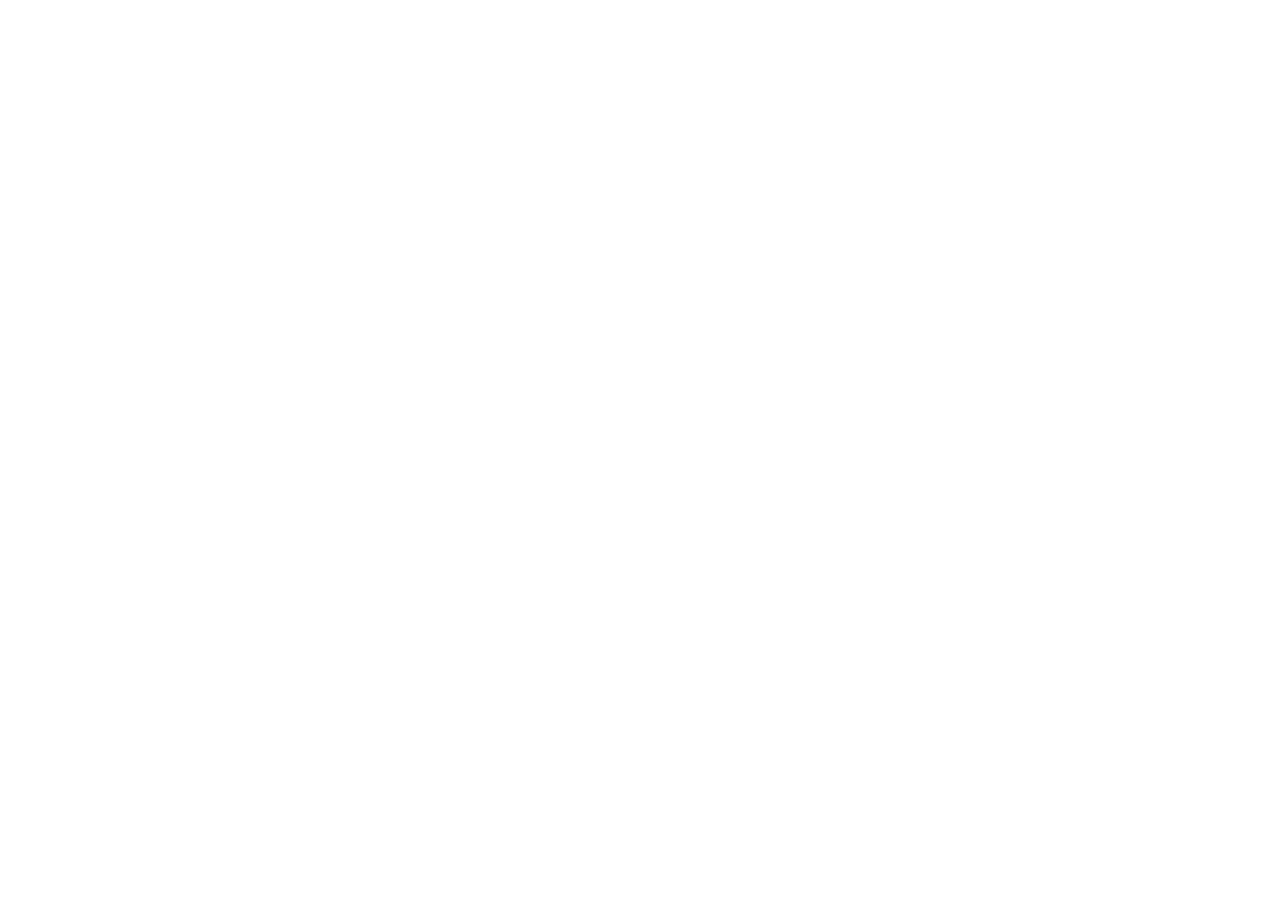
==== index.html @ 31c76ade "changed name" ====
<!DOCTYPE html>
<html>
  <head>
    <title>Simple Map</title>
    <meta name="viewport" content="initial-scale=1.0">
    <meta charset="utf-8">
    <style>
      html, body {
        height: 100%;
        margin: 0;
        padding: 0;
      }
      #map {
        height: 100%;
      }
    </style>
  </head>
  <body>
    <div id="map"></div>
    <script>
      var map;
      function initMap() {
        map = new google.maps.Map(document.getElementById('map'), {
          center: {lat: 43.6532, lng: -79.3832},
          zoom: 15
        });
        var marker = new google.maps.Marker({
          position: {lat: 43.6532, lng: -79.3832},
          map: map,
          title: 'Hello World!'
        });
        var marker2 = new google.maps.Marker({
          position: {lat: 43.6526411, lng: -79.3841871},
          map: map,
          title: 'Hello World2!'
        });

        marker.addListener('click', function() {
         console.log("click!");
         infowindow.open(map, marker);
        });

        var contentString= '<div>Hi this is a challenge!</div>';
        var infowindow = new google.maps.InfoWindow({
          content: contentString
        });




      }
    </script>
    <script src="https://maps.googleapis.com/maps/api/js?key= AIzaSyDMGDVgLTm4gjkqKhHilz7QVlUu0-qwHtk &callback=initMap"
    async defer></script>
  </body>
</html>
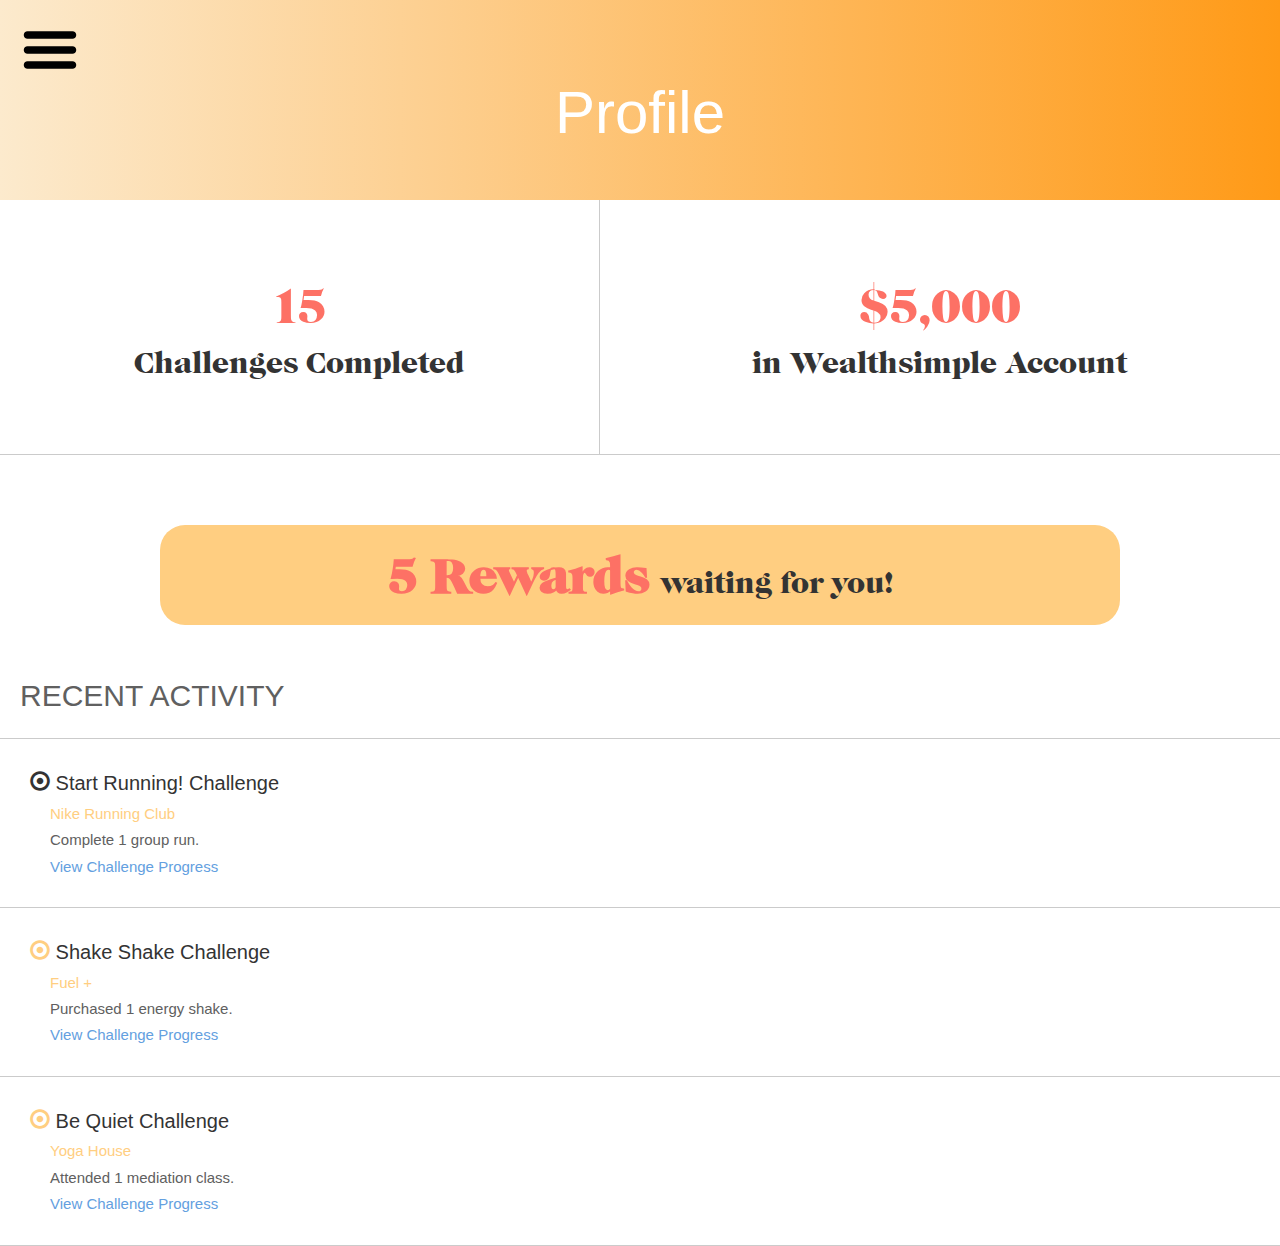
==== commit 26f1116d: "added other pages" ====
--- a/index.html
+++ b/index.html
@@ -1,56 +1,68 @@
 <!DOCTYPE html>
-<html>
-  <head>
-    <title>Simple Map</title>
-    <meta name="viewport" content="initial-scale=1.0">
-    <meta charset="utf-8">
-    <style>
-      html, body {
-        height: 100%;
-        margin: 0;
-        padding: 0;
-      }
-      #map {
-        height: 100%;
-      }
-    </style>
-  </head>
-  <body>
-    <div id="map"></div>
-    <script>
-      var map;
-      function initMap() {
-        map = new google.maps.Map(document.getElementById('map'), {
-          center: {lat: 43.6532, lng: -79.3832},
-          zoom: 15
-        });
-        var marker = new google.maps.Marker({
-          position: {lat: 43.6532, lng: -79.3832},
-          map: map,
-          title: 'Hello World!'
-        });
-        var marker2 = new google.maps.Marker({
-          position: {lat: 43.6526411, lng: -79.3841871},
-          map: map,
-          title: 'Hello World2!'
-        });
-
-        marker.addListener('click', function() {
-         console.log("click!");
-         infowindow.open(map, marker);
-        });
-
-        var contentString= '<div>Hi this is a challenge!</div>';
-        var infowindow = new google.maps.InfoWindow({
-          content: contentString
-        });
-
-
-
-
-      }
-    </script>
-    <script src="https://maps.googleapis.com/maps/api/js?key= AIzaSyDMGDVgLTm4gjkqKhHilz7QVlUu0-qwHtk &callback=initMap"
-    async defer></script>
-  </body>
+<html lang="en">
+<head>
+    <meta charset="UTF-8">
+    <title>Challenge Me</title>
+    <link rel="stylesheet" href="challengeme.css">
+    <script type="text/javascript" src="challengeme.js"></script>
+    <link rel="stylesheet" href="http://maxcdn.bootstrapcdn.com/bootstrap/3.3.7/css/bootstrap.min.css">
+</head>
+<body>
+<!--Navigation-->
+<div class="phoneheader">
+    <!-- Use any element to open the sidenav -->
+    <span onclick="openNav()"><img src="SVGs/hamburger.svg" class="Navbutton"></span>
+    <div id="mySidenav" class="sidenav">
+        <a href="javascript:void(0)" class="closebtn" onclick="closeNav()">&times;</a>
+        <img src="SVGs/michael.jpg" class="profilepic">
+        <a href="index.html">Profile</a>
+        <a href="challengemerewards.html">Challenge</a>
+        <a href="map.html">Map</a>
+        <a href="#">Rewards</a>
+        <a href="#">Badges</a>
+    </div>
+    <h1>Profile</h1>
+</div>
+<!-- Profile Table Homescreen -->
+<div class="challengeheader">
+    <table class="firstrow">
+        <tr>
+            <td class="headerfont sideborder"><div class="emphasis">15</div> Challenges Completed
+            </td>
+            <td class="headerfont"><div class="emphasis">$5,000</div> in Wealthsimple Account
+            </td>
+        </tr>
+        <tr>
+            <td colspan="2" style="width:100%" class="headerfont1 buttonrewards"><button><b class="emphasis1">5 Rewards</b>waiting for you!
+                </button>
+                <p class="recent">RECENT ACTIVITY</p>
+            </td>
+        </tr>
+        <tr>
+            <td colspan="2" style="width:100%" class="challengename"><div class="challengeinfo"><span class="glyphicon glyphicon-record"></span>
+                Start Running! Challenge
+                <p class="challengecompany">Nike Running Club</p>
+                <p class="challengerules">Complete 1 group run.</p>
+                <p class="challengeprogress">View Challenge Progress</p>
+            </div></td>
+        </tr>
+        <tr>
+            <td colspan="2" style="width:100%" class="challengename"><div class="challengeinfo"><span class="glyphicon glyphicon-record orange"></span>
+                Shake Shake Challenge
+                <p class="challengecompany">Fuel +</p>
+                <p class="challengerules">Purchased 1 energy shake.</p>
+                <p class="challengeprogress">View Challenge Progress</p>
+            </div></td>
+        </tr>
+        <tr>
+            <td colspan="2" style="width:100%" class="challengename"><div class="challengeinfo"><span class="glyphicon glyphicon-record orange"></span>
+                Be Quiet Challenge
+                <p class="challengecompany">Yoga House</p>
+                <p class="challengerules">Attended 1 mediation class.</p>
+                <p class="challengeprogress">View Challenge Progress</p>
+            </div></td>
+        </tr>
+    </table>
+</div>
+</body>
 </html>--- a/challengeme.css
+++ b/challengeme.css
@@ -0,0 +1,332 @@
+/** Font Stuff **/
+@font-face {
+    font-family: "Caslon";
+    src: url(fonts/caslon.woff) format('woff');
+}
+@font-face {
+    font-family: "Jessfont";
+    src: url(fonts/lucida.woff) format('woff');
+}
+@font-face{
+    font-family: "flaticon";
+    src: url(fonts/flaticons.woff) format('woff');
+}
+/**Navigation Stuff**/
+.phoneheader{
+    background: linear-gradient(to left, #ff9a17, #fceacd);
+    width: 100%;
+    height: 200px;
+}
+.phoneheader h1{
+    color: white;
+    font-family: "Jessfont", sans-serif;
+    font-size: 60px;
+    text-align: center;
+    margin: 0;
+}
+.sidenav {
+    height: 100%; /* 100% Full-height */
+    width: 0; /* 0 width - change this with JavaScript */
+    position: fixed; /* Stay in place */
+    z-index: 1; /* Stay on top */
+    top: 0;
+    left: 0;
+    background: #354c55; /* Black*/
+    overflow-x: hidden; /* Disable horizontal scroll */
+    padding-top: 60px; /* Place content 60px from the top */
+    transition: 0.5s; /* 0.5 second transition effect to slide in the sidenav */
+}
+
+.Navbutton{
+    width: 60px;
+    margin-left:20px;
+    margin-top: 20px;
+    z-index: -1;
+}
+/* The navigation menu links */
+.sidenav a {
+    padding: 30px 20px 20px 30px;
+    text-decoration: none;
+    font-size: 25px;
+    color: #ffffff;
+    display: block;
+    transition: 0.3s;
+    font-family: "Caslon", serif;
+}
+
+/* When you mouse over the navigation links, change their color */
+.sidenav a:hover, .offcanvas a:focus{
+    color: #fab131;
+}
+
+/* Position and style the close button (top right corner) */
+.sidenav .closebtn {
+    position: absolute;
+    top: 0;
+    right: 25px;
+    font-size: 36px;
+    margin-left: 50px;
+}
+
+/* Style page content - use this if you want to push the page content to the right when you open the side navigation */
+#main {
+    transition: margin-left .5s;
+    padding: 20px;
+}
+
+/* On smaller screens, where height is less than 450px, change the style of the sidenav (less padding and a smaller font size) */
+@media screen and (max-height: 450px) {
+    .sidenav {padding-top: 15px;}
+    .sidenav a {font-size: 18px;}
+}
+
+.profilepic {
+    width: 60%;
+    margin-left: 20%;
+    display: block;
+    border-radius: 50%;
+    padding: 20px 0 20px 0;
+}
+/** Body Stuff**/
+.headerfont{
+    font-family: "Caslon", serif;
+    font-size: 30px;
+    padding-top: 70px;
+    padding-bottom: 70px;
+}
+
+.headerfont1{
+    font-family: "Caslon", serif;
+    font-size: 30px;
+    padding-top: 70px;
+    padding-bottom: 20px;
+}
+table{
+    width: 100%;
+    padding-bottom: 30px;
+}
+table td{
+    border-bottom: 1px solid #cbcbcb;
+}
+.sideborder{
+    border-right: 1px solid #cbcbcb;
+    height: 100%;
+}
+.firstrow td{
+    text-align: center;
+}
+.emphasis{
+    font-size: 50px;
+    padding-bottom: 0;
+    color: #fd7165;
+}
+.emphasis1{
+    font-size: 50px;
+    padding-bottom: 0;
+    padding-right: 10px;
+    color: #fd7165;
+}
+button{
+    background-color: #ffce81;
+    border-radius: 25px;
+    width: 75%;
+    height: 100px;
+    font-family: "Jessfont", sans-serif;
+    font-size: 30px;
+    border: none;
+}
+
+.recent{
+    font-family: "Jessfont", sans-serif;
+    text-align: left;
+    padding-top: 50px;
+    padding-left: 20px;
+    margin-bottom: 0;
+    font-size: 30px;
+    color: #606060;
+}
+
+/** Challenge Boxes **/
+.challengeinfo{
+    text-align:left;
+    padding-left: 30px;
+    font-family: "Jessfont", sans-serif;
+}
+.challengename{
+    margin: 0 0 0 0;
+    padding-top: 30px;
+    text-align:left;
+    font-size:20px;
+    font-family: "Jessfont", sans-serif;
+}
+.challengecompany{
+    margin: 0 0 0 0;
+    padding-top:5px;
+    padding-left: 20px;
+    font-size: 15px;
+    color: #ffce81;
+}
+.challengerules{
+    margin: 0 0 0 0;
+    padding-top:5px;
+    padding-left: 20px;
+    font-size:15px;
+    color: #606060;
+}
+.challengeprogress{
+    margin: 0 0 0 0;
+    padding-top:5px;
+    padding-left: 20px;
+    font-size:15px;
+    color: #63a0e0;
+    padding-bottom: 30px;
+}
+
+.orange{
+    color: #ffce81;
+}
+/** Progress Navigation*/
+.phoneheadermountain{
+    background-image: url("SVGs/mountainbg.jpg");
+    width: 100%;
+    height: 500px;
+}
+.phoneheadermountain h1{
+    color: white;
+    font-family: "Jessfont", sans-serif;
+    font-size: 50px;
+    text-align: center;
+    margin: 0;
+}
+.phoneheadermountain h2{
+    color: #ff9a17;
+    font-family: "Jessfont", sans-serif;
+    font-size: 30px;
+    text-align: center;
+    margin: 5px 0 0 0;
+}
+.progresscycleh2 {
+    color: #606060;
+    font-family: "Jessfont", sans-serif;
+    font-size: 50px;
+    text-align: center;
+    margin: 5px 0 0 0;
+}
+.phoneheadermountain h3{
+    color: #ff9a17;
+    font-family: "Jessfont", sans-serif;
+    font-size: 20px;
+    text-align: center;
+    margin: 5px 0 0 0;
+}
+.progresscycleh3{
+    color: #ff9a17;
+    font-family: "Jessfont", sans-serif;
+    font-size: 30px;
+    text-align: center;
+    margin: 5px 0 0 0;
+}
+
+.nikelogo{
+    text-align:center;
+
+}
+.noborder{
+    border: none;
+    text-align:right;
+    overflow: hidden;
+    padding-top: 40px;
+    padding-bottom: 90px;
+}
+.mountainemphasis{
+    text-align: center;
+    font-size: 2vw;
+    color: #ff9a17;
+    padding-top:10px;
+    margin-bottom:0;
+}
+
+.mountaininfo{
+    text-align: center;
+    font-size:1.5vw;
+    color: #ff9a17;
+}
+.mountainicon{
+    width: 3vw;
+    margin: auto;
+    display: block;
+}
+
+.left{
+    padding-top: 30px;
+    width: 33%;
+}
+
+.progresscycle{
+    width:45%;
+    margin-left:100px;
+    padding-bottom: 90px;
+}
+
+/** Rewards Page**/
+.rewardicon{
+    width: 40px;
+    margin-left:90%;
+    margin-top:7%;
+}
+
+.rewardname{
+    text-align:left;
+    font-size:20px;
+    font-family: "Jessfont", sans-serif;
+}
+.rewardcompany{
+    width: 100px;
+    margin: 20%;
+}
+.challengedescription{
+    display:inline-flex;
+}
+.padleft{
+    padding-left:20px;
+}
+.height100{
+    height: 166px;
+}
+.circle{
+    border-radius: 50%;
+}
+.redeem{
+    font-family: "Jessfont", sans-serif;
+    font-size: 20px;
+    background: linear-gradient(rgba(255, 152, 25, 0.62), #fceacd);
+}
+
+/**Badge Stuff**/
+.badgeicon{
+    width: 4vw;
+    margin: auto;
+    display: inline-block;
+    margin: 0 15px 20px 15px;
+}
+.badgeheader {
+    color: #606060;
+    font-family: "Jessfont", sans-serif;
+    font-size: 5vh;
+    text-align: center;
+    padding:50px;
+}
+
+.badges{
+    height: 20vh;
+    padding-bottom: 2vh;
+}
+.badgecollection{
+    width: 100%;
+}
+.badgecollection span{
+    display: inline-block;
+    width: 33%;
+    text-align: center;
+    padding: 4vh 0 4vh 0;
+}
